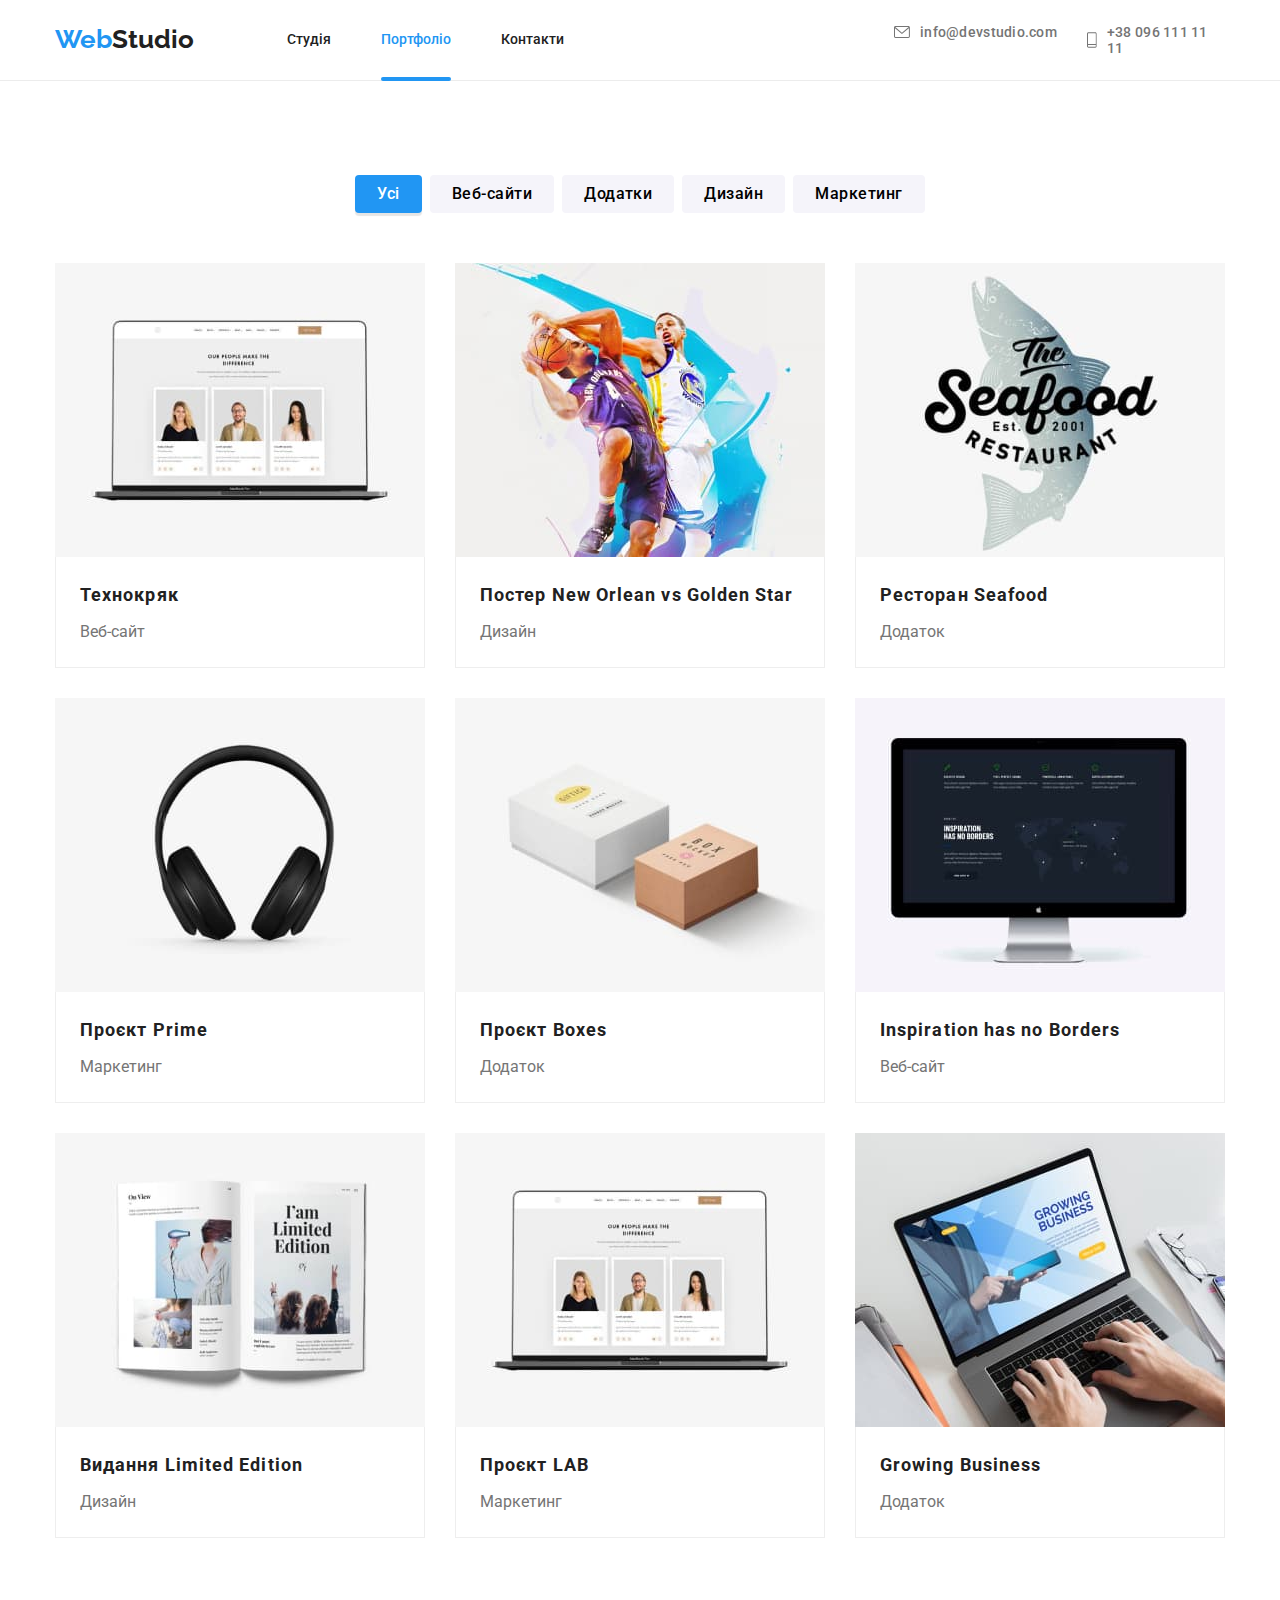
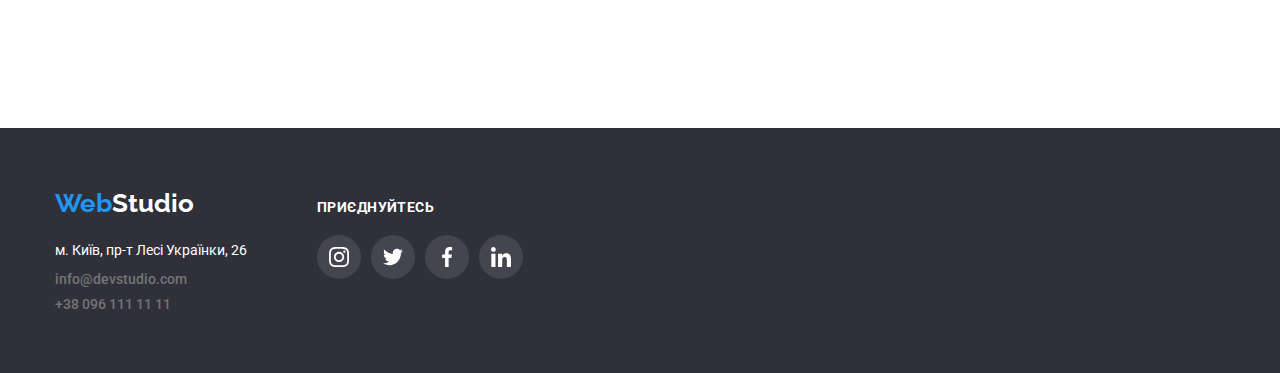
==== portfolio.html @ 516df068 "homework-beta" ====
<!DOCTYPE html>
<html lang="en">
  <head>
    <meta charset="UTF-8" />
    <meta http-equiv="X-UA-Compatible" content="IE=edge" />
    <meta name="viewport" content="width=device-width, initial-scale=1.0" />
    <link rel="preconnect" href="https://fonts.googleapis.com" />
    <link rel="preconnect" href="https://fonts.gstatic.com" crossorigin />
    <link
      href="https://fonts.googleapis.com/css2?family=Raleway:wght@700&family=Roboto:wght@400;500;700;900&display=swap"
      rel="stylesheet"
    />
    <link
      rel="stylesheet"
      href="https://cdnjs.cloudflare.com/ajax/libs/modern-normalize/1.1.0/modern-normalize.min.css"
    />
    <link rel="stylesheet" href="./css/styles.css" />
    <title>Portfolio</title>
  </head>
  <body>
    <header class="header">
      <div class="container header-container">
        <nav class="header-list">
          <a class="logo" href="./index.html"
            ><span>Web</span><span>Studio</span>
          </a>
          <ul class="block-style header-nav">
            <li>
              <a class="link nav-link" href="./index.html">Студія</a>
            </li>
            <li>
              <a class="link nav-link active" href="#">Портфоліо</a>
            </li>
            <li>
              <a class="link nav-link" href="#">Контакти</a>
            </li>
          </ul>
        </nav>
        <ul class="contacts block-style">
          <li>
            <a class="contact-link" href="mailto:info@devstudio.com"
              ><svg class="icon-header" width="16" height="12">
                <use href="./images/icons.svg#icon-mail"></use>
              </svg>
              info@devstudio.com
            </a>
          </li>
          <li>
            <a class="contact-link" href="tel:+380961111111"
              ><svg class="icon-header" width="10" height="16">
                <use href="./images/icons.svg#icon-tell"></use>
              </svg>
              +38 096 111 11 11
            </a>
          </li>
        </ul>
      </div>
    </header>
    <main>
      <section class="section-portfolio-button">
        <div class="container">
          <h1 class="visually-hidden">Portfolio</h1>
          <ul class="block-style button-list">
            <li>
              <button class="border-button active" type="button">Усі</button>
            </li>
            <li>
              <button class="border-button" type="button">Веб-сайти</button>
            </li>
            <li>
              <button class="border-button" type="button">Додатки</button>
            </li>
            <li>
              <button class="border-button" type="button">Дизайн</button>
            </li>
            <li>
              <button class="border-button" type="button">Маркетинг</button>
            </li>
          </ul>
          <!-- portfolio -->
          <ul class="block-style proposition-list">
            <li>
              <a class="photo-portfolio" href="#">
                <div class="overlay-container">
                  <img
                    src="./images/portfolio/notepad.jpg"
                    alt="notepad"
                    width="370px"
                  />
                  <div class="overlay">
                    <div class="overlay-item">
                      <p class="card-lebel">
                        Ресурс пропонує комплексні пропозиції з різним рівнем
                        функціоналу та сервісів. Все це дозволить відвідувачу
                        отримати вичерпні відомості про компанію чи приватну
                        особу.
                      </p>
                    </div>
                  </div>
                </div>
                <div class="portfolio-text-container">
                  <h2 class="description-title">Технокряк</h2>
                  <p class="portfolio-description">Веб-сайт</p>
                </div>
              </a>
            </li>
            <li>
              <a class="photo-portfolio" href="#">
                <div class="overlay-container">
                  <img
                    src="./images/portfolio/poster.jpg"
                    alt="Poster New Orlean vs Golden Star"
                    width="370px"
                  />
                  <div class="overlay">
                    <div class="overlay-item">
                      <p class="card-lebel">
                        Ресурс пропонує комплексні пропозиції з різним рівнем
                        функціоналу та сервісів. Все це дозволить відвідувачу
                        отримати вичерпні відомості про компанію чи приватну
                        особу.
                      </p>
                    </div>
                  </div>
                </div>
                <div class="portfolio-text-container">
                  <h2 class="description-title">
                    Постер New Orlean vs Golden Star
                  </h2>
                  <p class="portfolio-description">Дизайн</p>
                </div>
              </a>
            </li>
            <li>
              <a class="photo-portfolio" href="#">
                <div class="overlay-container">
                  <img
                    src="./images/portfolio/restaurant.jpg"
                    alt="Restaurant Seafood"
                    width="370px"
                  />
                  <div class="overlay">
                    <div class="overlay-item">
                      <p class="card-lebel">
                        Ресурс пропонує комплексні пропозиції з різним рівнем
                        функціоналу та сервісів. Все це дозволить відвідувачу
                        отримати вичерпні відомості про компанію чи приватну
                        особу.
                      </p>
                    </div>
                  </div>
                </div>
                <div class="portfolio-text-container">
                  <h2 class="description-title">Ресторан Seafood</h2>
                  <p class="portfolio-description">Додаток</p>
                </div>
              </a>
            </li>
            <li>
              <a class="photo-portfolio" href="#">
                <div class="overlay-container">
                  <img
                    src="./images/portfolio/project-prime.jpg"
                    alt="Project Prime"
                    width="370px"
                  />
                  <div class="overlay">
                    <div class="overlay-item">
                      <p class="card-lebel">
                        Ресурс пропонує комплексні пропозиції з різним рівнем
                        функціоналу та сервісів. Все це дозволить відвідувачу
                        отримати вичерпні відомості про компанію чи приватну
                        особу.
                      </p>
                    </div>
                  </div>
                </div>
                <div class="portfolio-text-container">
                  <h2 class="description-title">Проєкт Prime</h2>
                  <p class="portfolio-description">Маркетинг</p>
                </div>
              </a>
            </li>
            <li>
              <a class="photo-portfolio" href="#">
                <div class="overlay-container">
                  <img
                    src="./images/portfolio/project-boxes.jpg"
                    alt="Project Boxes"
                    width="370px"
                  />
                  <div class="overlay">
                    <div class="overlay-item">
                      <p class="card-lebel">
                        Ресурс пропонує комплексні пропозиції з різним рівнем
                        функціоналу та сервісів. Все це дозволить відвідувачу
                        отримати вичерпні відомості про компанію чи приватну
                        особу.
                      </p>
                    </div>
                  </div>
                </div>
                <div class="portfolio-text-container">
                  <h2 class="description-title">Проєкт Boxes</h2>
                  <p class="portfolio-description">Додаток</p>
                </div>
              </a>
            </li>
            <li>
              <a class="photo-portfolio" href="#">
                <div class="overlay-container">
                  <img
                    src="./images/portfolio/inspiration-borders.jpg"
                    alt="Inspiration has no Borders"
                    width="370px"
                  />
                  <div class="overlay">
                    <div class="overlay-item">
                      <p class="card-lebel">
                        Ресурс пропонує комплексні пропозиції з різним рівнем
                        функціоналу та сервісів. Все це дозволить відвідувачу
                        отримати вичерпні відомості про компанію чи приватну
                        особу.
                      </p>
                    </div>
                  </div>
                </div>
                <div class="portfolio-text-container">
                  <h2 class="description-title">Inspiration has no Borders</h2>
                  <p class="portfolio-description">Веб-сайт</p>
                </div>
              </a>
            </li>
            <li>
              <a class="photo-portfolio" href="#">
                <div class="overlay-container">
                  <img
                    src="./images/portfolio/limited-edition.jpg"
                    alt="Limited Edition"
                    width="370px"
                  />
                  <div class="overlay">
                    <div class="overlay-item">
                      <p class="card-lebel">
                        Ресурс пропонує комплексні пропозиції з різним рівнем
                        функціоналу та сервісів. Все це дозволить відвідувачу
                        отримати вичерпні відомості про компанію чи приватну
                        особу.
                      </p>
                    </div>
                  </div>
                </div>
                <div class="portfolio-text-container">
                  <h2 class="description-title">Видання Limited Edition</h2>
                  <p class="portfolio-description">Дизайн</p>
                </div>
              </a>
            </li>
            <li>
              <a class="photo-portfolio" href="#">
                <div class="overlay-container">
                  <img
                    src="./images/portfolio/notepad.jpg"
                    alt="Project LAB"
                    width="370px"
                  />
                  <div class="overlay">
                    <div class="overlay-item">
                      <p class="card-lebel">
                        Ресурс пропонує комплексні пропозиції з різним рівнем
                        функціоналу та сервісів. Все це дозволить відвідувачу
                        отримати вичерпні відомості про компанію чи приватну
                        особу.
                      </p>
                    </div>
                  </div>
                </div>
                <div class="portfolio-text-container">
                  <h2 class="description-title">Проєкт LAB</h2>
                  <p class="portfolio-description">Маркетинг</p>
                </div>
              </a>
            </li>
            <li>
              <a class="photo-portfolio" href="#">
                <div class="overlay-container">
                  <img
                    src="./images/portfolio/growing-business.jpg"
                    alt="Growing Business"
                    width="370px"
                  />
                  <div class="overlay">
                    <div class="overlay-item">
                      <p class="card-lebel">
                        Ресурс пропонує комплексні пропозиції з різним рівнем
                        функціоналу та сервісів. Все це дозволить відвідувачу
                        отримати вичерпні відомості про компанію чи приватну
                        особу.
                      </p>
                    </div>
                  </div>
                </div>
                <div class="portfolio-text-container">
                  <h2 class="description-title">Growing Business</h2>
                  <p class="portfolio-description">Додаток</p>
                </div>
              </a>
            </li>
          </ul>
        </div>
      </section>
    </main>
    <!-- footer -->
    <footer class="footer">
      <div class="container footer-box">
        <div class="address-box">
          <a class="logo" href="./index.html">
            <span>Web</span><span>Studio</span>
          </a>
          <address class="address">
            <ul class="block-style footer-contacts">
              <li>
                <a
                  class="link address-link-white"
                  href="https://www.google.com.ua/maps/search/%D0%BC.+%D0%9A%D0%B8%D1%97%D0%B2,+%D0%BF%D1%80-%D1%82+%D0%9B%D0%B5%D1%81%D1%96+%D0%A3%D0%BA%D1%80%D0%B0%D1%97%D0%BD%D0%BA%D0%B8,+26/@50.4265807,30.5361971,17z?hl"
                  target="_blank"
                  rel="noopener noreferrer nofollow"
                  >м. Київ, пр-т Лесі Українки, 26</a
                >
              </li>
              <li>
                <a class="contact-link-footer" href="mailto:info@devstudio.com"
                  >info@devstudio.com</a
                >
              </li>
              <li>
                <a class="contact-link-footer" href="tel:+380961111111"
                  >+38 096 111 11 11</a
                >
              </li>
            </ul>
          </address>
        </div>
        <div class="footer-soc-link">
          <p class="soc-title">Приєднуйтесь</p>
          <ul class="block-style footer-icon-list">
            <li>
              <a href="" class="net-link-footer">
                <svg class="net-icon-footer" width="20" height="20">
                  <use href="./images/icons.svg#icon-instagram"></use>
                </svg>
              </a>
            </li>
            <li>
              <a href="" class="net-link-footer">
                <svg class="net-icon-footer" width="20" height="20">
                  <use href="./images/icons.svg#icon-twitter"></use>
                </svg>
              </a>
            </li>
            <li>
              <a href="" class="net-link-footer">
                <svg class="net-icon-footer" width="20" height="20">
                  <use href="./images/icons.svg#icon-facebook"></use>
                </svg>
              </a>
            </li>
            <li>
              <a href="" class="net-link-footer">
                <svg class="net-icon-footer" width="20" height="20">
                  <use href="./images/icons.svg#icon-linkedin"></use>
                </svg>
              </a>
            </li>
          </ul>
        </div>
      </div>
    </footer>
  </body>
</html>
---- css/styles.css ----
*,
*::before,
*::after {
  box-sizing: border-box;
}
:root {
  --black-text: #212121;
  --background-light-black: #2f303a;
  --description-gray: #757575;
  --title-white: #ffffff;
  --blue: #2196f3;
  --button-hover-dark-blue: #338aab;
  --button-light-blue: #188ce8;
  --icon-background-blue: #2196f3;
  --teamsection-light-white: #f5f4fa;
  --border-header: #ececec;
  --border-list: #eeeeee;
  --soc-icon: #afb1b8;
/* -----------------------rgba----------------------------- */
  --net-link-footer-buckground: rgba(255, 255, 255, 0.1);
  --overley-item-color: rgba(33, 150, 243, 0.9);
  --photo-text-color: rgba(47, 48, 58, 0.8);
  --backdrop-backgroung: rgba(0, 0, 0, 0.2);
  --form-border: rgba(47, 48, 58, 0.4);
  --form-textarea-placeholder: rgba(117, 117, 117, 0.5);
}
h1,
h2,
h3,
h4,
h5,
h6,
p,
ul {
  padding: 0;
  margin: 0;
}
img {
  display: block;
  height: auto;
  max-width: 100%;
}

body {
  font-family: "Roboto";
  background-color: var(--title-white);
  color: var(--black-text);
}

/* -----------------------------------Common-------------------------- */
.container {
  width: 1200px;
  padding-left: 15px;
  padding-right: 15px;
  margin: 0 auto;
}

.logo {
  text-decoration: none;
  font-family: "Raleway";
  font-weight: 700;
  font-size: 26px;
  line-height: 1.2;
}
.text-title {
  font-size: 36px;
  line-height: 1.16;
  letter-spacing: 0.03em;
  text-align: center;
  margin-bottom: 50px;
}
.description-title {
  font-size: 18px;
  line-height: 2;
  letter-spacing: 0.06em;
  margin-bottom: 4px;
  color: var(--black-text);
}
p.text-description {
  color: var(--description-gray);
  font-size: 14px;
  line-height: 1.71;
  margin-top: 10px;
}
.visually-hidden {
  position: absolute;
  white-space: nowrap;
  width: 1px;
  height: 1px;
  overflow: hidden;
  border: 0;
  padding: 0;
  clip: rect(0 0 0 0);
  clip-path: inset(50%);
  margin: -1px;
}

a.link {
  text-decoration: none;
  transition-duration: 250ms;
  transition-timing-function: cubic-bezier(0.4, 0, 0.2, 1);
  transition-property: color;
}
a.link:hover, a.link:focus {
  color: var(--blue);
}
a.link.active,
a.link:active {
  color: var(--blue);
  position: relative;
}
a.link.active::after{
  content: '';
  position: absolute;
  display: block;
  bottom: -1px;
  width: 100%;
  height: 4px;
  border-radius: 2px;
  background-color: var(--blue);
}
.nav-link {
  font-weight: 500;
  font-size: 14px;
  line-height: 1.14;
  color: inherit;
  padding: 32px 0;
  display: block;
}
.contact-link {
  font-weight: 500;
  text-decoration: none;
  font-size: 14px;
  line-height: 16px;
  letter-spacing: 0.02em;
  color: var(--description-gray);
  fill: var(--blue);
  display: flex;
  align-items: center;
  justify-content: center;
  gap: 10px;
  transition-property: color;
  transition-duration: 250ms;
  transition-timing-function: cubic-bezier(0.4, 0, 0.2, 1);
}
.contact-link:hover{
  color: var(--blue);
}
.contact-link:hover .icon-header {
  color: var(--blue);
  fill: var(--blue);
}
.icon-header {
  fill: var(--description-gray);
  transition-duration: 250ms;
  transition-timing-function: cubic-bezier(0.4, 0, 0.2, 1);
}
.icon-header:hover{
  fill: var(--blue);
}
.contact-link:focus, .contact-link:focus .icon-header {
  color: var(--blue);
  fill: var(--blue);
}
.icon-header:focus{
  fill: var(--blue);
}

ul.block-style {
  list-style: none;
}
button.main-button {
  background-color: var(--button-light-blue);
  color: var(--title-white);
  border: none;
  border-radius: 4px;
  font-size: 16px;
  text-align: center;
  letter-spacing: 0.06em;
  width: 216px;
  line-height: 3;
  cursor: pointer;
  margin-top: 30px;
  font-weight: 500;
  transition-property: background-color;
  transition-duration: 250ms;
  transition-timing-function: cubic-bezier(0.4, 0, 0.2, 1);
}
button.main-button:hover, button.main-button:focus {
  background-color: var(--button-hover-dark-blue);
}
button.border-button {
  font-weight: 500;
  font-size: 16px;
  line-height: 26px;
  letter-spacing: 0.03em;
  cursor: pointer;
  border: none;
  font-family: inherit;
  background-color: var(--teamsection-light-white);
  padding: 6px 22px;
  border-radius: 4px;
  transition-property: color, background-color;
  transition-duration: 250ms;
  transition-timing-function: cubic-bezier(0.4, 0, 0.2, 1);
}
button.border-button.active {
  background-color: var(--blue);
  color: var(--title-white);
  box-shadow: 0px 3px 1px rgba(0, 0, 0, 0.1);
}
button.border-button:hover {
  background-color: var(--blue);
  color: var(--title-white);
  box-shadow: 0px 3px 1px rgba(0, 0, 0, 0.1);
}
button.border-button:focus {
  background-color: var(--blue);
  color: var(--title-white);
  box-shadow: 0px 3px 1px rgba(0, 0, 0, 0.1);
}
.button-list {
  text-align: center;
  display: flex;
  gap: 8px;
  justify-content: center;
  margin-bottom: 50px;
}
.button-submit-info{
  width: 200px;
  height: 50px;
  box-shadow: 0px 4px 4px rgba(0, 0, 0, 0.15);
  border-radius: 4px;
  background-color: var(--blue);
  /* color: var(--blue) */
  border: none;
  font-weight: 700;
  font-size: 16px;
  line-height: 30px;
  letter-spacing: 0.06em;
  color: var(--title-white);
  }
.button-submit-form{
  padding-top: 30px;
  display: flex;
  justify-content: center;
  align-items: center;
}

/* -----------------------------------icon-------------------------------- */
.net-list {
  margin-top: 16px;
  display: flex;
  gap: 10px;
}

.net-link {
  width: 44px;
  height: 44px;
  display: flex;
  border-radius: 50%;
  align-items: center;
  justify-content: center;
  transition-property: background-color;
  transition-duration: 250ms;
  transition-timing-function: cubic-bezier(0.4, 0, 0.2, 1);
}
.net-link:hover {
  background-color: var(--icon-background-blue);
}
.net-link:hover .net-icon {
  fill: var(--title-white);
}
.net-icon {
  fill: var(--soc-icon);
  transition-property: fill;
  transition-duration: 250ms;
  transition-timing-function: cubic-bezier(0.4, 0, 0.2, 1);
}


.net-link:focus {
  background-color: var(--icon-background-blue);
}
.net-link:focus .net-icon {
  fill: var(--title-white);
}

.link-icon {
  fill: var(--description-gray);
}
.advantage-background {
  width: 270px;
  height: 120px;
  background-color: var(--teamsection-light-white);
  display: flex;
  justify-content: center;
  align-items: center;
  border-radius: 4px;
  margin-bottom: 30px;
}
/* -----------------------------------Header---------------------------- */
.header {
  border-bottom: 1px solid var(--border-header);
}
.header-container {
  display: flex;
  align-items: center;
  gap: 50px;
}

.header-nav {
  display: flex;
  gap: 50px;
  margin-left: 93px;
}
.header-list {
  display: flex;
}
header .logo {
  color: var(--black-text);
  padding: 24px 0;
  display: block;
}
header .logo > span:first-child {
  color: var(--blue);
}

header .contacts {
  display: flex;
  gap: 30px;
  margin-left: 280px;
}
/*------------------------------------ Main ----------------------------*/
main section.section-hero {
  background-color: var(--background-light-black);
  padding: 200px 0;
  text-align: center;
  background-image: linear-gradient(
      rgba(47, 48, 58, 0.4),
      rgba(47, 48, 58, 0.4)),
    url(../images/hero.jpg);
  background-repeat: no-repeat;
  background-size: 1600px;
  background-position: center;
}
.hero-banner {
  width: 1600px;
  height: 600px;
}
main section.section-hero h1 {
  width: 700px;
  margin-left: auto;
  margin-right: auto;
  color: var(--title-white);
  font-size: 44px;
  line-height: 1.36;
  text-transform: uppercase;
  letter-spacing: 0.06em;
  border: none;
}
main section.section-hero ul {
  color: var(--black-text);
}

.section-advantage {
  padding-top: 94px;
  padding-bottom: 94px;
}
main section.section-advantage h3 {
  font-weight: 700;
  font-size: 14px;
  line-height: 1.14;
  letter-spacing: 0.03em;
  text-transform: uppercase;
}
main section.section-advantage ul {
  display: flex;
  gap: 30px;
}
.advantage-item {
  width: 270px;
}

.employment-section {
  padding-bottom: 94px;
}
.employment-photo {
  display: flex;
  gap: 30px;
  position: relative;
}
.photo-text{
  background-color:var(--photo-text-color);
  width: 370px;
  height: 70px;
  position: absolute;
  top: 224px;
  font-weight: 700;
  font-size: 14px;
  line-height: 16px;
  letter-spacing: 0.03em;
  text-transform: uppercase;
  color: var(--title-white);
  display: flex;
  justify-content: center;
  align-items: center;
}

main section.section-team {
  background-color: var(--teamsection-light-white);
  padding-top: 94px;
  padding-bottom: 94px;
}
main section.section-team h3 {
  background-color: var(--title-white);
  font-family: "Roboto";
  font-weight: 500;
  font-size: 16px;
  line-height: 1.18;
}
main section.section-team ul > li {
  background-color: var(--title-white);
  border-radius: 0px 0px 4px 4px;
}
.team-item {
  box-shadow: 0px 1px 3px rgba(0, 0, 0, 0.12), 0px 1px 1px rgba(0, 0, 0, 0.14),
    0px 2px 1px rgba(0, 0, 0, 0.2);
}
.team-list {
  display: flex;
  gap: 30px;
  text-align: center;
}
.team-text {
  padding: 30px;
}

.section-client{
  padding-top: 94px;
  padding-bottom: 94px;
}
.clients-title {
  font-weight: 700;
  font-size: 36px;
  line-height: 42px;
  text-align: center;
  letter-spacing: 0.03em;
  margin-bottom: 50px;
}

.clients-list {
  display: flex;
  gap: 30px;
}
.clients-link {
  width: 170px;
  height: 92px;
  border: 1px solid var(--soc-icon);
  border-radius: 4px;
  display: flex;
  justify-content: center;
  align-items: center;
  transition-property: border;
  transition-duration: 250ms;
  transition-timing-function: cubic-bezier(0.4, 0, 0.2, 1);
}
.clients-link:hover {
  border: 1px solid var(--icon-background-blue);
}
.clients-link:hover .clients-icon {
  fill: var(--icon-background-blue);
}
.clients-icon {
  fill: var(--soc-icon);
  transition-property: fill;
  transition-duration: 250ms;
  transition-timing-function: cubic-bezier(0.4, 0, 0.2, 1);
}
.clients-icon:hover {
  fill: var(--icon-background-blue);
}

.clients-link:focus {
  border: 1px solid var(--icon-background-blue);
}
.clients-link:focus .clients-icon {
  fill: var(--icon-background-blue);
}
.clients-icon:focus {
  fill: var(--icon-background-blue);
}

/* -------------------------------portfolio-------------------------- */

.section-portfolio-button {
  padding-top: 94px;
  padding-bottom: 94px;
}
.proposition-list {
  display: flex;
  flex-wrap: wrap;
  justify-content: space-between;
  gap: 30px;
  padding-bottom: 96px;
}
.portfolio-text-container {
  padding: 20px 24px 20px 24px;
  border: 1px solid var(--border-list);
  border-top: none;
}
.portfolio-description {
  font-size: 16px;
  color: var(--description-gray);
  line-height: 1.87;
}
.card-item{
  position: relative;
}

.photo-portfolio{
  text-decoration: none;
  display: block;
  transition-property: box-shadow;
  transition-duration: 250ms;
  transition-timing-function: cubic-bezier(0.4, 0, 0.2, 1);
}
.overlay-container{
  position: relative;
}
.photo-portfolio:hover, .photo-portfolio:focus{
  box-shadow: 0px 1px 1px rgba(0, 0, 0, 0.12), 0px 4px 4px rgba(0, 0, 0, 0.06),
    1px 4px 6px rgba(0, 0, 0, 0.16);
}
.photo-portfolio:hover .overlay-item, .photo-portfolio:focus .overlay-item {
  transform: translateY(0%);
  opacity: 1;
}
.overlay{
  width: 100%;
  height: 100%;
  top: 0;
  left: 0;
  position: absolute;
  overflow: hidden;
}
.overlay-item{
  padding: 63px 24px;
  background-color: var(--overley-item-color);
  transform: translateY(100%);
  transition: transform 250ms, opacity 250ms cubic-bezier(0.4, 0, 0.2, 1);
  opacity: 0;
}

.card-lebel{
  font-weight: 400;
  font-size: 18px;
  line-height: 1.56;
  letter-spacing: inherit;
  color: var(--title-white);
}

/* ------------------------------------footer-------------------------- */
footer.footer {
  background-color: var(--background-light-black);
  padding-bottom: 60px;
  padding-top: 60px;
}
.footer-box {
  display: flex;
  align-items: baseline;
}
footer .logo {
  color: var(--title-white);
}
footer .logo > span:first-child {
  color: var(--blue);
}
footer address.address {
  display: block;
  color: var(--description-gray);
  font-size: 14px;
  line-height: 1.71;
  margin-top: 20px;
}
.address-box {
  margin-right: 70px;
}
footer address.address .address-link-white {
  color: var(--title-white);
  font-style: normal;
}
.address-link{
  font-style: normal;
  color: var(--description-gray);
}
.contact-link-footer{
  text-decoration: none;
  color: var(--description-gray);
  font-weight: 500;
  font-size: 14px;
  line-height: 1.14;
  display: block;
  font-style: normal;
  transition-property: color;
  transition-duration: 250ms;
  transition-timing-function: cubic-bezier(0.4, 0, 0.2, 1);
}
.contact-link-footer:hover, .contact-link-footer:focus{
  color: var(--blue);
}

.footer-contacts {
  display: flex;
  flex-direction: column;
  gap: 9px;
}
.soc-title {
  font-weight: 700;
  font-size: 14px;
  line-height: 16px;
  letter-spacing: 0.03em;
  color: var(--title-white);
  margin-bottom: 20px;
  text-transform: uppercase;
}
.footer-soc-link {
  height: 80px;
  gap: 10px;
}
.net-link-footer {
  width: 44px;
  height: 44px;
  display: flex;
  border-radius: 50%;
  align-items: center;
  justify-content: center;
  background-color: var(--net-link-footer-buckground);
  transition-property: background-color;
  transition-duration: 250ms;
  transition-timing-function: cubic-bezier(0.4, 0, 0.2, 1);
}

.net-link-footer:hover, .net-link-footer:focus{
  background-color: var(--icon-background-blue);
}

.net-icon-footer {
  fill: var(--title-white);
}
.footer-icon-list {
  display: flex;
  gap: 10px;
}


/* ---------------------------backdrop-modal---------------------- */
.is-hidden{
  opacity: 0;
  visibility: hidden;
  pointer-events: none;
}
.backdrop{
  background-color: var(--backdrop-backgroung);
  width: 100%;
  height: 100%;
  position: fixed;
  top: 0;
  left: 0;
  z-index: 1;
  transition: opacity 250ms cubic-bezier(0.5, 0, 0.5, 1), visibility 250ms cubic-bezier(0.5, 0, 0.5, 1);
}
.modal{
  position: absolute;
  top: 50%;
  left: 50%;
  transform: translate(-50%, -50%);
  width: 528px;
  height: 581px;
  background-color: var(--title-white);
  box-shadow: 0px 1px 3px rgba(0, 0, 0, 0.12), 0px 1px 1px rgba(0, 0, 0, 0.14), 0px 2px 1px rgba(0, 0, 0, 0.2);
  border-radius: 4px;

}
.modal-close-button{
  position: absolute;
  right: 0;
  margin-top: 6px;
  margin-right: 8px;
  width: 30px;
  background-color: var(--title-white);
  height: 30px;
  border-radius: 50%;
  border: 1px solid rgba(0, 0, 0, 0.1);
  cursor: pointer;
  transition-property: fill;
  transition-duration: 250ms;
  transition-timing-function: cubic-bezier(0.4, 0, 0.2, 1);

}
.icon-close-button{
  width: 11px;
  height: 11px;
}
.modal-close-button:hover, .modal-close-button:focus{
  fill: var(--blue);

}
.disable-scroll{
  overflow: hidden;
}

/* ----------------------FORM------------------------ */

.form-container{
 padding: 36px 40px 20px 40px; 
}
.form-title{
  display: flex;
  justify-content: center;
  font-weight: 700;
  font-size: 20px;
  line-height: 23px;
  letter-spacing: 0.03em;
}
.form-label{
display: block;
font-weight: 400;
font-size: 12px;
line-height: 14px;
letter-spacing: 0.01em;
margin-top: 12px;
}
.form-control{
  position: relative;
}
.form-input{
  margin-top: 4px;
  padding-left: 42px;
  padding-right: 12px;
  width: 100%;
  height: 40px;
  border: 1px solid var(--form-border);
  border-radius: 4px; 
  outline: none;
}
.form-icon{
  width: 12px;
  height: 12px;
  position: absolute;
  left: 15px;
  top: 50%;
  transform: translateY(-50%);
}
.form-textarea{
  width: 100%;
  height: 120px;
  padding: 12px 16px;
  border: 1px solid var(--form-border);
  border-radius: 4px;
  outline: none;
  font-weight: 400;
  font-size: 12px;
  line-height: 14px;
  letter-spacing: 0.01em;
  resize: none;
}
.form-textarea::placeholder{
  color: var(--form-textarea-placeholder);
}
.checkbox-container{
  position: relative;
  margin-top: 20px;
}
.form-checkbox{
appearance: none;
}
.terms-checkbox{
  position: relative;
  font-weight: 400;
font-size: 14px;
line-height: 24px;
letter-spacing: 0.03em;
color: var(--description-gray);
padding-left: 33px;
}
.terms-checkbox::before{
position: absolute;
content: '';
top: 50%;
transform: translateY(-50%);
left: 13px;
width: 16px;
height: 15px;
border: 2px solid var(--black-text);
border-radius: 2px;

}
.terms-checkbox::after{
  position: absolute;
  content: '';
  top: 50%;
  transform: translateY(-50%);
  left: 13px;
  width: 16px;
  height: 15px;
  background-color: var(--blue);
  border-radius: 2px;
  opacity: 0;
  }
  .form-checkbox:checked + .terms-checkbox::after{
    opacity: 1;
  }
  .icon-verification{
    width: 11px;
    height: 8px;
    position: absolute;
    left: 15px;
    top: 50%;
    transform: translateY(-50%);
    fill: var(--title-white);
    z-index: 1;
  }

.accept-contract-text{
  color: var(--blue);
}
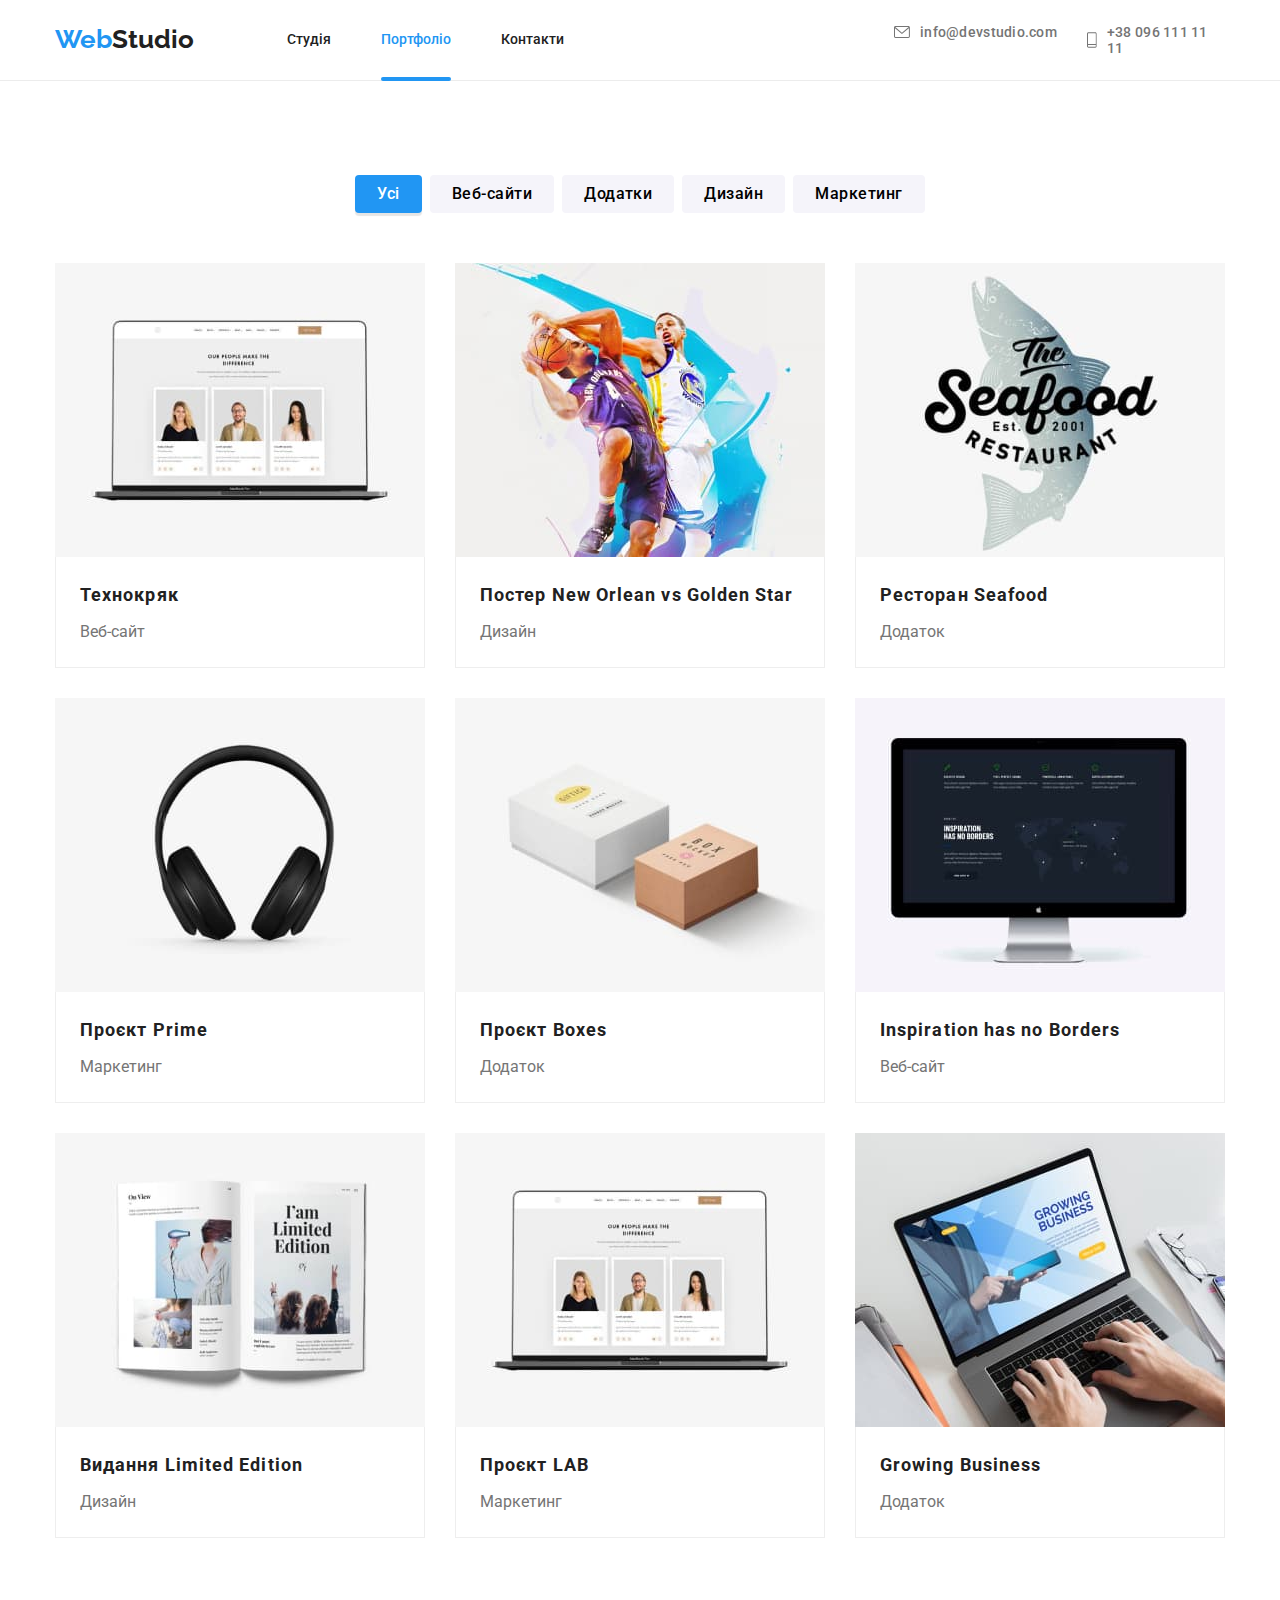
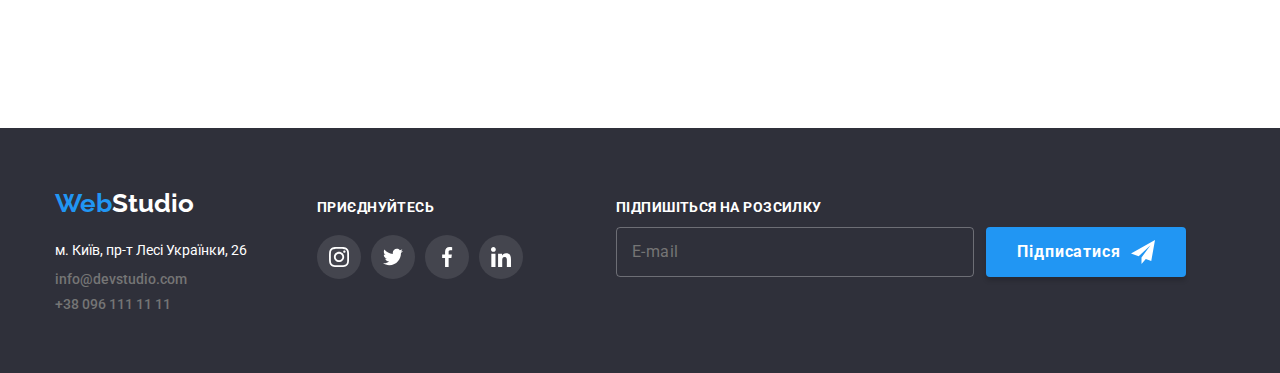
==== commit e38292b1: "HomeWork Relise" ====
--- a/portfolio.html
+++ b/portfolio.html
@@ -319,7 +319,7 @@
           </a>
           <address class="address">
             <ul class="block-style footer-contacts">
-              <li>
+              <li class="footer-link">
                 <a
                   class="link address-link-white"
                   href="https://www.google.com.ua/maps/search/%D0%BC.+%D0%9A%D0%B8%D1%97%D0%B2,+%D0%BF%D1%80-%D1%82+%D0%9B%D0%B5%D1%81%D1%96+%D0%A3%D0%BA%D1%80%D0%B0%D1%97%D0%BD%D0%BA%D0%B8,+26/@50.4265807,30.5361971,17z?hl"
@@ -374,6 +374,24 @@
             </li>
           </ul>
         </div>
+
+        <form class="footer-form-control" name="telegram-link">
+          <p class="footer-telegram-text">Підпишіться на розсилку</p>
+          <div class="link-telegram-control">
+            <input
+              class="footer-email-input"
+              type="text"
+              placeholder="E-mail"
+              name="user-email-soc-link"
+            />
+            <button class="button-telegram-link" type="submit">
+              Підписатися
+              <svg>
+                <use href="./images/icons.svg#icon-telegram"></use>
+              </svg>
+            </button>
+          </div>
+        </form>
       </div>
     </footer>
   </body>
--- a/css/styles.css
+++ b/css/styles.css
@@ -16,13 +16,15 @@
   --border-header: #ececec;
   --border-list: #eeeeee;
   --soc-icon: #afb1b8;
-/* -----------------------rgba----------------------------- */
+  /* -----------------------rgba----------------------------- */
   --net-link-footer-buckground: rgba(255, 255, 255, 0.1);
   --overley-item-color: rgba(33, 150, 243, 0.9);
   --photo-text-color: rgba(47, 48, 58, 0.8);
   --backdrop-backgroung: rgba(0, 0, 0, 0.2);
   --form-border: rgba(47, 48, 58, 0.4);
   --form-textarea-placeholder: rgba(117, 117, 117, 0.5);
+  --footer-link-text: rgba(255, 255, 255, 0.6);
+  --footer-border-input: rgba(255, 255, 255, 0.3);
 }
 h1,
 h2,
@@ -101,7 +103,8 @@
   transition-timing-function: cubic-bezier(0.4, 0, 0.2, 1);
   transition-property: color;
 }
-a.link:hover, a.link:focus {
+a.link:hover,
+a.link:focus {
   color: var(--blue);
 }
 a.link.active,
@@ -109,8 +112,8 @@
   color: var(--blue);
   position: relative;
 }
-a.link.active::after{
-  content: '';
+a.link.active::after {
+  content: "";
   position: absolute;
   display: block;
   bottom: -1px;
@@ -143,7 +146,7 @@
   transition-duration: 250ms;
   transition-timing-function: cubic-bezier(0.4, 0, 0.2, 1);
 }
-.contact-link:hover{
+.contact-link:hover {
   color: var(--blue);
 }
 .contact-link:hover .icon-header {
@@ -155,14 +158,15 @@
   transition-duration: 250ms;
   transition-timing-function: cubic-bezier(0.4, 0, 0.2, 1);
 }
-.icon-header:hover{
+.icon-header:hover {
   fill: var(--blue);
 }
-.contact-link:focus, .contact-link:focus .icon-header {
+.contact-link:focus,
+.contact-link:focus .icon-header {
   color: var(--blue);
   fill: var(--blue);
 }
-.icon-header:focus{
+.icon-header:focus {
   fill: var(--blue);
 }
 
@@ -186,7 +190,8 @@
   transition-duration: 250ms;
   transition-timing-function: cubic-bezier(0.4, 0, 0.2, 1);
 }
-button.main-button:hover, button.main-button:focus {
+button.main-button:hover,
+button.main-button:focus {
   background-color: var(--button-hover-dark-blue);
 }
 button.border-button {
@@ -226,27 +231,27 @@
   justify-content: center;
   margin-bottom: 50px;
 }
-.button-submit-info{
+.button-submit-info {
   width: 200px;
   height: 50px;
   box-shadow: 0px 4px 4px rgba(0, 0, 0, 0.15);
   border-radius: 4px;
   background-color: var(--blue);
-  /* color: var(--blue) */
   border: none;
+  cursor: pointer;
   font-weight: 700;
   font-size: 16px;
   line-height: 30px;
   letter-spacing: 0.06em;
   color: var(--title-white);
-  }
-.button-submit-form{
-  padding-top: 30px;
-  display: flex;
-  justify-content: center;
-  align-items: center;
-}
-
+  transition-property: background-color;
+  transition-duration: 250ms;
+  transition-timing-function: cubic-bezier(0.4, 0, 0.2, 1);
+}
+.button-submit-info:hover,
+.button-submit-info:focus {
+  background-color: var(--button-light-blue);
+}
 /* -----------------------------------icon-------------------------------- */
 .net-list {
   margin-top: 16px;
@@ -277,7 +282,6 @@
   transition-duration: 250ms;
   transition-timing-function: cubic-bezier(0.4, 0, 0.2, 1);
 }
-
 
 .net-link:focus {
   background-color: var(--icon-background-blue);
@@ -338,7 +342,8 @@
   text-align: center;
   background-image: linear-gradient(
       rgba(47, 48, 58, 0.4),
-      rgba(47, 48, 58, 0.4)),
+      rgba(47, 48, 58, 0.4)
+    ),
     url(../images/hero.jpg);
   background-repeat: no-repeat;
   background-size: 1600px;
@@ -390,8 +395,8 @@
   gap: 30px;
   position: relative;
 }
-.photo-text{
-  background-color:var(--photo-text-color);
+.photo-text {
+  background-color: var(--photo-text-color);
   width: 370px;
   height: 70px;
   position: absolute;
@@ -436,7 +441,7 @@
   padding: 30px;
 }
 
-.section-client{
+.section-client {
   padding-top: 94px;
   padding-bottom: 94px;
 }
@@ -514,29 +519,31 @@
   color: var(--description-gray);
   line-height: 1.87;
 }
-.card-item{
+.card-item {
   position: relative;
 }
 
-.photo-portfolio{
+.photo-portfolio {
   text-decoration: none;
   display: block;
   transition-property: box-shadow;
   transition-duration: 250ms;
   transition-timing-function: cubic-bezier(0.4, 0, 0.2, 1);
 }
-.overlay-container{
+.overlay-container {
   position: relative;
 }
-.photo-portfolio:hover, .photo-portfolio:focus{
+.photo-portfolio:hover,
+.photo-portfolio:focus {
   box-shadow: 0px 1px 1px rgba(0, 0, 0, 0.12), 0px 4px 4px rgba(0, 0, 0, 0.06),
     1px 4px 6px rgba(0, 0, 0, 0.16);
 }
-.photo-portfolio:hover .overlay-item, .photo-portfolio:focus .overlay-item {
+.photo-portfolio:hover .overlay-item,
+.photo-portfolio:focus .overlay-item {
   transform: translateY(0%);
   opacity: 1;
 }
-.overlay{
+.overlay {
   width: 100%;
   height: 100%;
   top: 0;
@@ -544,7 +551,7 @@
   position: absolute;
   overflow: hidden;
 }
-.overlay-item{
+.overlay-item {
   padding: 63px 24px;
   background-color: var(--overley-item-color);
   transform: translateY(100%);
@@ -552,7 +559,7 @@
   opacity: 0;
 }
 
-.card-lebel{
+.card-lebel {
   font-weight: 400;
   font-size: 18px;
   line-height: 1.56;
@@ -590,11 +597,11 @@
   color: var(--title-white);
   font-style: normal;
 }
-.address-link{
+.address-link {
   font-style: normal;
   color: var(--description-gray);
 }
-.contact-link-footer{
+.contact-link-footer {
   text-decoration: none;
   color: var(--description-gray);
   font-weight: 500;
@@ -606,7 +613,8 @@
   transition-duration: 250ms;
   transition-timing-function: cubic-bezier(0.4, 0, 0.2, 1);
 }
-.contact-link-footer:hover, .contact-link-footer:focus{
+.contact-link-footer:hover,
+.contact-link-footer:focus {
   color: var(--blue);
 }
 
@@ -641,7 +649,8 @@
   transition-timing-function: cubic-bezier(0.4, 0, 0.2, 1);
 }
 
-.net-link-footer:hover, .net-link-footer:focus{
+.net-link-footer:hover,
+.net-link-footer:focus {
   background-color: var(--icon-background-blue);
 }
 
@@ -653,14 +662,85 @@
   gap: 10px;
 }
 
+.footer-form-control {
+  margin-left: 93px;
+}
+
+.link-telegram-control {
+  display: flex;
+  gap: 12px;
+}
+
+.button-telegram-link {
+  width: 200px;
+  display: flex;
+  justify-content: center;
+  gap: 10px;
+  height: 50px;
+  align-items: center;
+  font-weight: 700;
+  font-size: 16px;
+  line-height: 30px;
+  letter-spacing: 0.06em;
+  border: none;
+  box-shadow: 0px 4px 4px rgb(0 0 0 / 15%);
+  border-radius: 4px;
+  background-color: var(--blue);
+  color: var(--title-white);
+  transition-property: background-color;
+  transition-duration: 250ms;
+  transition-timing-function: cubic-bezier(0.4, 0, 0.2, 1);
+  cursor: pointer;
+}
+.button-telegram-link:hover {
+  background-color: var(--button-light-blue);
+}
+.button-telegram-link > svg {
+  width: 24px;
+  height: 24px;
+  fill: var(--title-white);
+}
+.footer-telegram-text {
+  font-weight: 700;
+  font-size: 14px;
+  line-height: 16px;
+  letter-spacing: 0.03em;
+  text-transform: uppercase;
+  color: var(--title-white);
+  margin-bottom: 12px;
+}
+
+.footer-email-input {
+  width: 358px;
+  height: 50px;
+  border: 1px solid var(--footer-border-input);
+  outline: var(--blue);
+  border-radius: 4px;
+  background: none;
+  padding: 15px;
+  font-weight: 400;
+  font-size: 16px;
+  line-height: 20px;
+  letter-spacing: 0.03em;
+  color: var(--footer-link-text);
+  transition-property: border;
+  transition-duration: 250ms;
+  transition-timing-function: cubic-bezier(0.4, 0, 0.2, 1);
+}
+.footer-email-input:hover {
+  border: 1px solid var(--blue);
+}
+.footer-email-input:focus {
+  border: 1px solid var(--blue);
+}
 
 /* ---------------------------backdrop-modal---------------------- */
-.is-hidden{
+.is-hidden {
   opacity: 0;
   visibility: hidden;
   pointer-events: none;
 }
-.backdrop{
+.backdrop {
   background-color: var(--backdrop-backgroung);
   width: 100%;
   height: 100%;
@@ -668,23 +748,25 @@
   top: 0;
   left: 0;
   z-index: 1;
-  transition: opacity 250ms cubic-bezier(0.5, 0, 0.5, 1), visibility 250ms cubic-bezier(0.5, 0, 0.5, 1);
-}
-.modal{
+  transition: opacity 250ms cubic-bezier(0.5, 0, 0.5, 1),
+    visibility 250ms cubic-bezier(0.5, 0, 0.5, 1);
+}
+.modal {
   position: absolute;
   top: 50%;
   left: 50%;
   transform: translate(-50%, -50%);
   width: 528px;
-  height: 581px;
   background-color: var(--title-white);
-  box-shadow: 0px 1px 3px rgba(0, 0, 0, 0.12), 0px 1px 1px rgba(0, 0, 0, 0.14), 0px 2px 1px rgba(0, 0, 0, 0.2);
+  box-shadow: 0px 1px 3px rgba(0, 0, 0, 0.12), 0px 1px 1px rgba(0, 0, 0, 0.14),
+    0px 2px 1px rgba(0, 0, 0, 0.2);
   border-radius: 4px;
-
-}
-.modal-close-button{
+}
+.modal-close-button {
   position: absolute;
+  display: flex;
   right: 0;
+  top: 0;
   margin-top: 6px;
   margin-right: 8px;
   width: 30px;
@@ -696,63 +778,103 @@
   transition-property: fill;
   transition-duration: 250ms;
   transition-timing-function: cubic-bezier(0.4, 0, 0.2, 1);
-
-}
-.icon-close-button{
+}
+.icon-close-button {
   width: 11px;
   height: 11px;
-}
-.modal-close-button:hover, .modal-close-button:focus{
+  margin: auto;
+}
+.modal-close-button:hover,
+.modal-close-button:focus {
   fill: var(--blue);
-
-}
-.disable-scroll{
+}
+.disable-scroll {
   overflow: hidden;
 }
 
 /* ----------------------FORM------------------------ */
 
-.form-container{
- padding: 36px 40px 20px 40px; 
-}
-.form-title{
+.modal-header {
+  margin-bottom: 12px;
+  padding-top: 36px;
+}
+.modal-main {
+  padding: 0 40px;
+}
+.modal-footer {
+  margin-top: 30px;
   display: flex;
   justify-content: center;
+  padding-bottom: 20px;
+}
+.form-title {
+  text-align: center;
   font-weight: 700;
   font-size: 20px;
   line-height: 23px;
   letter-spacing: 0.03em;
 }
-.form-label{
-display: block;
-font-weight: 400;
-font-size: 12px;
-line-height: 14px;
-letter-spacing: 0.01em;
-margin-top: 12px;
-}
-.form-control{
-  position: relative;
-}
-.form-input{
-  margin-top: 4px;
+.form-control {
+  margin-bottom: 10px;
+}
+
+div.form-control > label {
+  display: block;
+  font-weight: 400;
+  font-size: 12px;
+  line-height: 14px;
+  letter-spacing: 0.01em;
+  margin-bottom: 4px;
+}
+div.input-control > input {
   padding-left: 42px;
   padding-right: 12px;
   width: 100%;
   height: 40px;
   border: 1px solid var(--form-border);
-  border-radius: 4px; 
+  border-radius: 4px;
   outline: none;
-}
-.form-icon{
+  transition-property: border;
+  transition-duration: 250ms;
+  transition-timing-function: cubic-bezier(0.4, 0, 0.2, 1);
+}
+div.input-control {
+  position: relative;
+}
+div.prefix-icon {
+  left: 0;
+  position: absolute;
+  top: 0;
+  height: 100%;
+  width: 42px;
+  display: flex;
+}
+div.prefix-icon > svg {
   width: 12px;
   height: 12px;
-  position: absolute;
-  left: 15px;
-  top: 50%;
-  transform: translateY(-50%);
-}
-.form-textarea{
+  margin: auto;
+  transition-property: fill;
+  transition-duration: 250ms;
+  transition-timing-function: cubic-bezier(0.4, 0, 0.2, 1);
+}
+
+div.input-control:hover > input {
+  border: 1px solid var(--blue);
+}
+div.input-control > input:focus {
+  border: 1px solid var(--blue);
+}
+div.input-control:hover > .prefix-icon > svg {
+  fill: var(--blue);
+}
+div.input-control:focus-within {
+  fill: var(--blue);
+}
+
+/* ///////////////TEXTAREA/////////////// */
+
+
+div.form-control > textarea {
   width: 100%;
   height: 120px;
   padding: 12px 16px;
@@ -764,10 +886,26 @@
   line-height: 14px;
   letter-spacing: 0.01em;
   resize: none;
-}
-.form-textarea::placeholder{
+  transition-property: border;
+  transition-duration: 250ms;
+  transition-timing-function: cubic-bezier(0.4, 0, 0.2, 1);
+}
+div.form-control > textarea:hover {
+  border: 1px solid var(--blue);
+}
+div.form-control > textarea:focus {
+  border: 1px solid var(--blue);
+}
+div.form-control > textarea::placeholder {
+  font-weight: 400;
+  font-size: 12px;
+  line-height: 14px;
+  letter-spacing: 0.01em;
   color: var(--form-textarea-placeholder);
 }
+
+/* /////////////CHECKBOX////////////////////// */
+
 .checkbox-container{
   position: relative;
   margin-top: 20px;
@@ -775,6 +913,7 @@
 .form-checkbox{
 appearance: none;
 }
+
 .terms-checkbox{
   position: relative;
   font-weight: 400;
@@ -784,6 +923,8 @@
 color: var(--description-gray);
 padding-left: 33px;
 }
+
+
 .terms-checkbox::before{
 position: absolute;
 content: '';
@@ -794,8 +935,8 @@
 height: 15px;
 border: 2px solid var(--black-text);
 border-radius: 2px;
-
-}
+}
+
 .terms-checkbox::after{
   position: absolute;
   content: '';
@@ -806,22 +947,30 @@
   height: 15px;
   background-color: var(--blue);
   border-radius: 2px;
+  transition-duration: 250ms;
+  transition-timing-function: cubic-bezier(0.4, 0, 0.2, 1);
   opacity: 0;
+  }
+  .form-checkbox:focus + .terms-checkbox::before{
+    border-color: var(--blue)
   }
   .form-checkbox:checked + .terms-checkbox::after{
     opacity: 1;
   }
-  .icon-verification{
+.terms-checkbox > a {
+    color: var(--blue);
+  }
+.terms-checkbox > svg {
     width: 11px;
     height: 8px;
     position: absolute;
-    left: 15px;
+    left: 16px;
     top: 50%;
     transform: translateY(-50%);
     fill: var(--title-white);
     z-index: 1;
+    cursor: pointer;
   }
-
-.accept-contract-text{
-  color: var(--blue);
-}
+.terms-checkbox:focus > svg{
+  background-color: var(--blue);
+}
